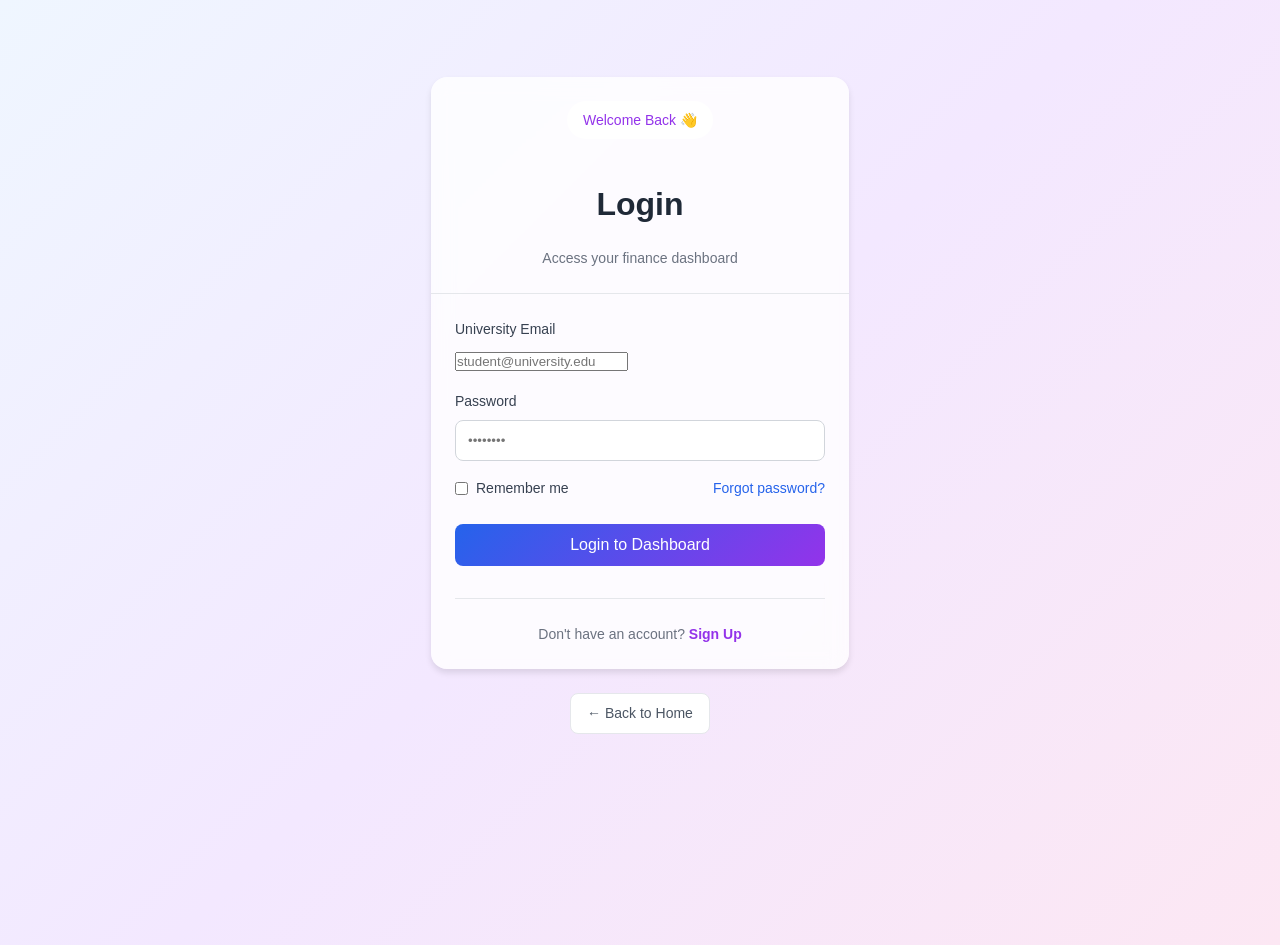
==== login.html @ af6c8c54 "initial commit" ====
<!DOCTYPE html>
<html lang="en">
<head>
    <meta charset="UTF-8">
    <meta name="viewport" content="width=device-width, initial-scale=1.0">
    <title>Login - Student Finance Tracker</title>
    <link rel="stylesheet" href="styles.css">
</head>
<body>
    <div class="container" style="max-width: 450px; margin-top: 5vh;">
        <div class="card">
            <div class="card-header" style="text-align: center;">
                <div class="badge">Welcome Back 👋</div>
                <h2 style="margin-top: 1rem;">Login</h2>
                <p class="card-description">Access your finance dashboard</p>
            </div>
            <div class="card-body">
                <!-- Ensure the form has the correct ID matching app.js -->
                <form id="login-form">
                    <div class="form-group">
                        <label for="email">University Email</label>
                        <input type="email" id="email" placeholder="student@university.edu" required>
                    </div>
                    <div class="form-group">
                        <label for="password">Password</label>
                        <input type="password" id="password" placeholder="••••••••" required style="width: 100%; padding: 0.75rem; border: 1px solid #D1D5DB; border-radius: 0.5rem;">
                    </div>
                    <div style="display: flex; justify-content: space-between; align-items: center; margin-bottom: 1.5rem;">
                        <label style="display: flex; align-items: center; gap: 0.5rem; font-weight: normal; margin-bottom: 0;">
                            <input type="checkbox"> Remember me
                        </label>
                        <a href="#" style="font-size: 0.875rem; color: #2563EB; text-decoration: none;">Forgot password?</a>
                    </div>
                    <!-- Must be a submit button, NOT a link -->
                    <button type="submit" class="btn btn-primary btn-block">
                        Login to Dashboard
                    </button>
                </form>
                
                <div style="text-align: center; margin-top: 2rem; padding-top: 1.5rem; border-top: 1px solid #E5E7EB;">
                    <p style="font-size: 0.875rem;">Don't have an account? 
                        <a href="register.html" style="color: #9333EA; font-weight: 600; text-decoration: none;">Sign Up</a>
                    </p>
                </div>
            </div>
        </div>
        <div style="text-align: center;">
            <a href="index.html" class="btn btn-outline btn-sm">← Back to Home</a>
        </div>
    </div>

    <!-- Connects to your LocalStorage Javascript -->
    <script src="app.js"></script>
</body>
</html>
---- styles.css ----
/* Reset and Base Styles */
* {
    margin: 0;
    padding: 0;
    box-sizing: border-box;
}

body {
    font-family: -apple-system, BlinkMacSystemFont, 'Segoe UI', Roboto, 'Helvetica Neue', Arial, sans-serif;
    line-height: 1.6;
    color: #333;
    background: linear-gradient(135deg, #EFF6FF 0%, #F3E8FF 50%, #FCE7F3 100%);
    min-height: 100vh;
}

.container {
    max-width: 1200px;
    margin: 0 auto;
    padding: 2rem 1rem;
}

/* Typography */
h1 { font-size: 2.5rem; font-weight: 700; color: #1F2937; margin-bottom: 0.5rem; }
h2 { font-size: 2rem; font-weight: 700; color: #1F2937; margin-bottom: 1rem; }
h3 { font-size: 1.25rem; font-weight: 600; color: #1F2937; }
p { color: #6B7280; }

/* Buttons */
.btn {
    display: inline-flex; align-items: center; gap: 0.5rem;
    padding: 0.75rem 1.5rem; border-radius: 0.5rem;
    font-size: 1rem; font-weight: 500; cursor: pointer;
    border: none; transition: all 0.2s; text-decoration: none;
}
.btn-primary { background: linear-gradient(135deg, #2563EB 0%, #9333EA 100%); color: white; }
.btn-primary:hover { transform: translateY(-2px); box-shadow: 0 10px 20px rgba(37, 99, 235, 0.3); }
.btn-outline { background: white; color: #4B5563; border: 1px solid #E5E7EB; }
.btn-outline:hover { background: #F9FAFB; }
.btn-large { font-size: 1.125rem; padding: 1rem 3rem; }
.btn-block { width: 100%; justify-content: center; }
.btn-sm { padding: 0.5rem 1rem; font-size: 0.875rem; }

.icon { width: 1.25rem; height: 1.25rem; }
.arrow { font-size: 1.25rem; }

/* Dashboard Header & ✨ New Home Button ✨ */
.dashboard-page { min-height: 100vh; }

.dashboard-header {
    display: flex; justify-content: space-between; align-items: flex-end;
    margin-bottom: 2rem; flex-wrap: wrap; gap: 1rem;
}

.header-main { display: flex; flex-direction: column; align-items: flex-start; }

.btn-home-pill {
    display: inline-flex; align-items: center; gap: 0.4rem;
    padding: 0.4rem 1rem 0.4rem 0.75rem; 
    background: rgba(255, 255, 255, 0.6);
    border: 1px solid #E5E7EB; border-radius: 9999px;
    color: #4B5563; font-size: 0.875rem; font-weight: 600;
    text-decoration: none; margin-bottom: 1rem;
    transition: all 0.3s cubic-bezier(0.4, 0, 0.2, 1);
    backdrop-filter: blur(10px);
}
.btn-home-pill:hover {
    background: white; color: #2563EB;
    transform: translateX(-4px); box-shadow: 0 4px 12px rgba(37, 99, 235, 0.15);
    border-color: #BFDBFE;
}

.subtitle { color: #6B7280; font-size: 1rem; }

/* Tabs */
.tabs {
    display: grid; grid-template-columns: repeat(4, 1fr); gap: 0.25rem;
    background: rgba(255, 255, 255, 0.7); backdrop-filter: blur(10px);
    padding: 0.25rem; border-radius: 0.5rem; margin-bottom: 2rem;
}
.tab-btn {
    display: flex; align-items: center; justify-content: center; gap: 0.5rem;
    padding: 0.75rem; background: transparent; border: none; border-radius: 0.375rem;
    cursor: pointer; font-size: 1rem; font-weight: 500; color: #6B7280; transition: all 0.2s;
}
.tab-btn:hover { background: rgba(255, 255, 255, 0.5); }
.tab-btn.active { background: white; color: #2563EB; box-shadow: 0 2px 4px rgba(0, 0, 0, 0.1); }
.tab-content { display: none; }
.tab-content.active { display: block; }

/* Cards */
.card {
    background: rgba(255, 255, 255, 0.8); backdrop-filter: blur(10px);
    border-radius: 1rem; box-shadow: 0 4px 6px rgba(0, 0, 0, 0.1); margin-bottom: 1.5rem;
}
.card-header { padding: 1.5rem; border-bottom: 1px solid #E5E7EB; }
.card-description { color: #6B7280; font-size: 0.875rem; margin-top: 0.25rem; }
.card-body { padding: 1.5rem; }

/* Forms */
.form-group { margin-bottom: 1rem; }
label { display: block; font-size: 0.875rem; font-weight: 500; color: #374151; margin-bottom: 0.5rem; }
input[type="text"], input[type="number"], input[type="date"], select {
    width: 100%; padding: 0.75rem; border: 1px solid #D1D5DB;
    border-radius: 0.5rem; font-size: 1rem; transition: all 0.2s;
}
input:focus, select:focus { outline: none; border-color: #2563EB; box-shadow: 0 0 0 3px rgba(37, 99, 235, 0.1); }

/* Grid Layouts */
.grid-2 { display: grid; grid-template-columns: repeat(auto-fit, minmax(300px, 1fr)); gap: 1.5rem; margin-bottom: 1.5rem; }

/* ✨ REDESIGNED Stat Boxes (Monthly Overview) ✨ */
.stats-grid-sm {
    display: grid; grid-template-columns: repeat(auto-fit, minmax(180px, 1fr));
    gap: 1.25rem; margin-bottom: 1.5rem;
}

.stat-box {
    display: flex; align-items: center; gap: 1.25rem;
    padding: 1.5rem; border-radius: 1rem;
    box-shadow: 0 10px 15px -3px rgba(0, 0, 0, 0.1), 0 4px 6px -2px rgba(0, 0, 0, 0.05);
    transition: transform 0.2s, box-shadow 0.2s;
    background: linear-gradient(135deg, #22C55E 0%, #10B981 100%); /* Default to Green */
}
.stat-box:hover { transform: translateY(-4px); box-shadow: 0 20px 25px -5px rgba(0, 0, 0, 0.1), 0 10px 10px -5px rgba(0, 0, 0, 0.04); }

.stat-box.spent-box { background: linear-gradient(135deg, #3B82F6 0%, #2563EB 100%); }

.stat-icon-wrapper {
    background: rgba(255, 255, 255, 0.25);
    padding: 0.75rem; border-radius: 0.75rem;
    display: flex; align-items: center; justify-content: center;
    backdrop-filter: blur(5px);
}
.stat-icon-wrapper svg { width: 1.75rem; height: 1.75rem; color: white; }

.stat-label {
    font-size: 0.85rem; color: rgba(255, 255, 255, 0.9);
    margin-bottom: 0.25rem; text-transform: uppercase;
    letter-spacing: 0.05em; font-weight: 700;
}
.stat-value { font-size: 1.75rem; font-weight: 800; color: white; line-height: 1; }

/* ✨ REDESIGNED Progress Bar ✨ */
.progress-container {
    background: #F9FAFB; padding: 1.25rem;
    border-radius: 1rem; border: 1px solid #F3F4F6;
}

.custom-progress {
    height: 1rem; background: #E5E7EB; border-radius: 9999px;
    overflow: hidden; margin: 0.5rem 0 0.75rem 0;
    box-shadow: inset 0 2px 4px rgba(0,0,0,0.1);
}

.custom-fill {
    background: linear-gradient(90deg, #3B82F6 0%, #8B5CF6 100%);
    box-shadow: 0 0 10px rgba(59, 130, 246, 0.6);
    border-radius: 9999px; transition: width 0.5s cubic-bezier(0.4, 0, 0.2, 1), background 0.4s;
    height: 100%;
}
.custom-fill.over-budget {
    background: linear-gradient(90deg, #EF4444 0%, #DC2626 100%);
    box-shadow: 0 0 10px rgba(239, 68, 68, 0.6);
}

.progress-text { font-size: 0.95rem; font-weight: 600; color: #4B5563; text-align: right; }

/* Standard old progress bar styles (used elsewhere) */
.progress-bar { height: 0.5rem; background: #E5E7EB; border-radius: 9999px; overflow: hidden; margin: 1rem 0; }
.progress-fill { height: 100%; background: #3B82F6; border-radius: 9999px; transition: width 0.3s; }
.progress-fill.over-budget { background: #EF4444; }

/* Expenses List */
.expenses-list { max-height: 24rem; overflow-y: auto; }
.expense-item {
    display: flex; align-items: center; justify-content: space-between;
    padding: 1rem; background: #F9FAFB; border-radius: 0.5rem; margin-bottom: 0.5rem; transition: all 0.2s;
}
.expense-item:hover { background: #F3F4F6; }
.expense-header { display: flex; align-items: center; gap: 0.75rem; margin-bottom: 0.25rem; }
.expense-title { font-weight: 500; color: #1F2937; }
.expense-category {
    display: inline-block; padding: 0.25rem 0.5rem; background: #DBEAFE;
    color: #1E40AF; font-size: 0.75rem; border-radius: 9999px;
}
.expense-date { font-size: 0.875rem; color: #6B7280; display: flex; align-items: center; gap: 0.25rem; }
.expense-actions { display: flex; align-items: center; gap: 1rem; }
.expense-amount { font-size: 1.125rem; font-weight: 700; color: #1F2937; }
.btn-delete { padding: 0.5rem; background: transparent; border: none; color: #EF4444; cursor: pointer; border-radius: 0.375rem; transition: all 0.2s; }
.btn-delete:hover { background: #FEE2E2; }

/* Budget Overview */
.budget-overview { padding: 1.5rem; background: linear-gradient(135deg, #EFF6FF 0%, #F5F3FF 100%); border-radius: 0.75rem; margin-bottom: 1.5rem; }
.budget-header { display: flex; justify-content: space-between; align-items: start; margin-bottom: 1rem; flex-wrap: wrap; gap: 1rem; }
.budget-label { font-size: 0.875rem; color: #6B7280; margin-bottom: 0.5rem; }
.budget-value { font-size: 2rem; font-weight: 700; color: #1F2937; }
.budget-edit-group { display: flex; gap: 0.5rem; align-items: center; }
.budget-edit-group input { width: 150px; }
.budget-footer { display: flex; justify-content: space-between; font-size: 0.875rem; color: #6B7280; }
.text-right { text-align: right; }

/* Categories List */
.categories-list { display: flex; flex-direction: column; gap: 1rem; }
.category-item { padding: 1rem; background: #F9FAFB; border-radius: 0.5rem; }
.category-header { display: flex; align-items: center; justify-content: space-between; margin-bottom: 0.75rem; }
.category-name-group { display: flex; align-items: center; gap: 0.75rem; }
.category-dot { width: 0.75rem; height: 0.75rem; border-radius: 50%; }
.category-name { font-weight: 500; color: #1F2937; }
.category-amount { font-size: 0.875rem; color: #6B7280; margin-top: 0.25rem; }
.category-progress { margin-top: 0.5rem; }
.category-stats { display: flex; justify-content: space-between; font-size: 0.75rem; color: #6B7280; margin-top: 0.25rem; }
.over-budget { color: #EF4444; font-weight: 500; }

/* Savings Overview */
.savings-overview { background: linear-gradient(135deg, #ECFDF5 0%, #D1FAE5 100%); border: 1px solid #A7F3D0; }
.savings-overview .card-header h3, .savings-overview .card-header p { color: #065F46; }
.savings-stats { margin-bottom: 1.5rem; }
.savings-stat-row { display: flex; justify-content: space-between; font-size: 0.875rem; color: #047857; margin-bottom: 0.5rem; font-weight: 500; }
.active-goals { display: flex; justify-content: space-between; align-items: center; padding-top: 1rem; border-top: 1px solid #A7F3D0; color: #047857; font-size: 0.875rem; }
.active-goals-count { font-size: 1.5rem; font-weight: 700; color: #065F46; }

/* Goals List */
.goals-list { display: flex; flex-direction: column; gap: 1rem; }
.goal-item { padding: 1rem; background: #F9FAFB; border-radius: 0.5rem; }
.goal-header { display: flex; justify-content: space-between; align-items: start; margin-bottom: 0.75rem; }
.goal-info h4 { font-weight: 600; color: #1F2937; margin-bottom: 0.25rem; }
.goal-info p { font-size: 0.875rem; color: #6B7280; }
.goal-deadline { font-size: 0.75rem; color: #6B7280; margin-top: 0.25rem; }
.goal-deadline.overdue { color: #EF4444; }
.goal-progress { margin-bottom: 0.75rem; }
.goal-progress-header { display: flex; justify-content: space-between; font-size: 0.875rem; margin-bottom: 0.5rem; }
.goal-progress-stats { display: flex; justify-content: space-between; font-size: 0.75rem; color: #6B7280; }
.goal-contribution { display: flex; gap: 0.5rem; margin-top: 0.5rem; }
.goal-contribution input { flex: 1; }

/* Insights */
.insights-content { padding: 1rem; }
.insight-item { display: flex; align-items: start; gap: 0.75rem; margin-bottom: 1rem; padding: 1rem; background: #F9FAFB; border-radius: 0.5rem; }
.insight-dot { width: 0.5rem; height: 0.5rem; border-radius: 50%; margin-top: 0.5rem; flex-shrink: 0; }
.insight-dot.blue { background: #6366F1; }
.insight-dot.orange { background: #F97316; }
.insight-dot.green { background: #22C55E; }
.insight-dot.red { background: #EF4444; }
.insight-text { color: #374151; line-height: 1.6; }

/* Empty States */
.empty-state { text-align: center; padding: 3rem 1rem; color: #6B7280; }
.empty-state p:first-child { font-size: 1.125rem; margin-bottom: 0.5rem; }

/* Responsive Design */
@media (max-width: 768px) {
    h1 { font-size: 2rem; }
    .tabs { grid-template-columns: repeat(4, 1fr); }
    .tab-btn span { display: none; }
    .dashboard-header { flex-direction: column; align-items: flex-start; }
    .budget-header, .expense-header { flex-wrap: wrap; }
    .grid-2 { grid-template-columns: 1fr; }
}

/* User Greeting */
.user-greeting { display: flex; align-items: center; gap: 1rem; font-size: 0.95rem; color: #374151; background: rgba(255, 255, 255, 0.7); padding: 0.5rem 1rem; border-radius: 9999px; backdrop-filter: blur(10px); }

/* Toasts */
.toast {
  position: fixed; bottom: 2rem; left: 50%; transform: translateX(-50%) translateY(4rem);
  background: #1F2937; color: white; padding: 0.75rem 1.5rem; border-radius: 0.75rem;
  font-size: 0.9rem; font-weight: 500; box-shadow: 0 8px 24px rgba(0,0,0,0.25);
  opacity: 0; transition: all 0.3s ease; z-index: 9999; white-space: nowrap; max-width: 90vw;
}
.toast.toast-visible { opacity: 1; transform: translateX(-50%) translateY(0); }
.toast.toast-success { background: #065F46; }
.toast.toast-error   { background: #991B1B; }
.toast.toast-info    { background: #1E40AF; }

/* Landing elements */
.hero-section { text-align: center; margin-bottom: 4rem; padding-top: 2rem; }
.badge { display: inline-block; padding: 0.5rem 1rem; background: rgba(255, 255, 255, 0.7); backdrop-filter: blur(10px); border-radius: 9999px; font-size: 0.875rem; font-weight: 500; color: #9333EA; margin-bottom: 1.5rem; }
.hero-title { font-size: 3rem; margin-bottom: 1.5rem; }
.gradient-text { display: block; background: linear-gradient(135deg, #2563EB 0%, #9333EA 50%, #EC4899 100%); -webkit-background-clip: text; -webkit-text-fill-color: transparent; background-clip: text; }
.hero-description { font-size: 1.25rem; max-width: 48rem; margin: 0 auto 2rem; }
.cta-buttons { display: flex; gap: 1rem; justify-content: center; flex-wrap: wrap; margin-bottom: 3rem; }
.benefits { display: flex; gap: 1.5rem; justify-content: center; flex-wrap: wrap; }
.benefit-item { display: flex; align-items: center; gap: 0.5rem; background: rgba(255, 255, 255, 0.6); backdrop-filter: blur(10px); padding: 0.5rem 1rem; border-radius: 9999px; font-size: 0.875rem; font-weight: 500; color: #374151; }
.features-grid { display: grid; grid-template-columns: repeat(auto-fit, minmax(250px, 1fr)); gap: 1.5rem; margin-bottom: 4rem; }
.feature-card { background: rgba(255, 255, 255, 0.8); backdrop-filter: blur(10px); border-radius: 1rem; padding: 1.5rem; box-shadow: 0 4px 6px rgba(0, 0, 0, 0.1); transition: all 0.3s; }
.feature-card:hover { box-shadow: 0 10px 20px rgba(0, 0, 0, 0.15); transform: translateY(-5px); }
.feature-icon { width: 4rem; height: 4rem; border-radius: 1rem; display: flex; align-items: center; justify-content: center; margin-bottom: 1rem; }
.feature-icon svg { width: 2rem; height: 2rem; stroke: white; }
.feature-icon.blue { background: linear-gradient(135deg, #2563EB 0%, #06B6D4 100%); }
.feature-icon.purple { background: linear-gradient(135deg, #9333EA 0%, #EC4899 100%); }
.feature-icon.green { background: linear-gradient(135deg, #22C55E 0%, #10B981 100%); }
.feature-icon.orange { background: linear-gradient(135deg, #F97316 0%, #EF4444 100%); }
.stats-section { background: linear-gradient(135deg, #2563EB 0%, #9333EA 100%); color: white; border-radius: 1rem; padding: 3rem; text-align: center; margin-bottom: 4rem; }
.stats-subtitle { color: #DBEAFE; font-size: 1.125rem; margin-bottom: 2rem; }
.stats-grid { display: grid; grid-template-columns: repeat(auto-fit, minmax(150px, 1fr)); gap: 2rem; max-width: 48rem; margin: 0 auto; }
.stat-item { text-align: center; }
.stat-number { font-size: 3rem; font-weight: 700; margin-bottom: 0.5rem; }
.stat-label { color: #DBEAFE; }
.how-it-works { text-align: center; margin-bottom: 4rem; }
.steps-grid { display: grid; grid-template-columns: repeat(auto-fit, minmax(250px, 1fr)); gap: 2rem; }
.step-item { text-align: center; }
.step-number { width: 4rem; height: 4rem; background: linear-gradient(135deg, #9333EA 0%, #EC4899 100%); border-radius: 50%; display: flex; align-items: center; justify-content: center; color: white; font-size: 1.5rem; font-weight: 700; margin: 0 auto 1rem; }
.final-cta { background: rgba(255, 255, 255, 0.8); backdrop-filter: blur(10px); border-radius: 1rem; padding: 3rem; text-align: center; box-shadow: 0 10px 30px rgba(0, 0, 0, 0.1); margin-bottom: 4rem; }
.footer { border-top: 1px solid #E5E7EB; background: rgba(255, 255, 255, 0.5); backdrop-filter: blur(10px); padding: 2rem 1rem; text-align: center; margin-top: auto; }
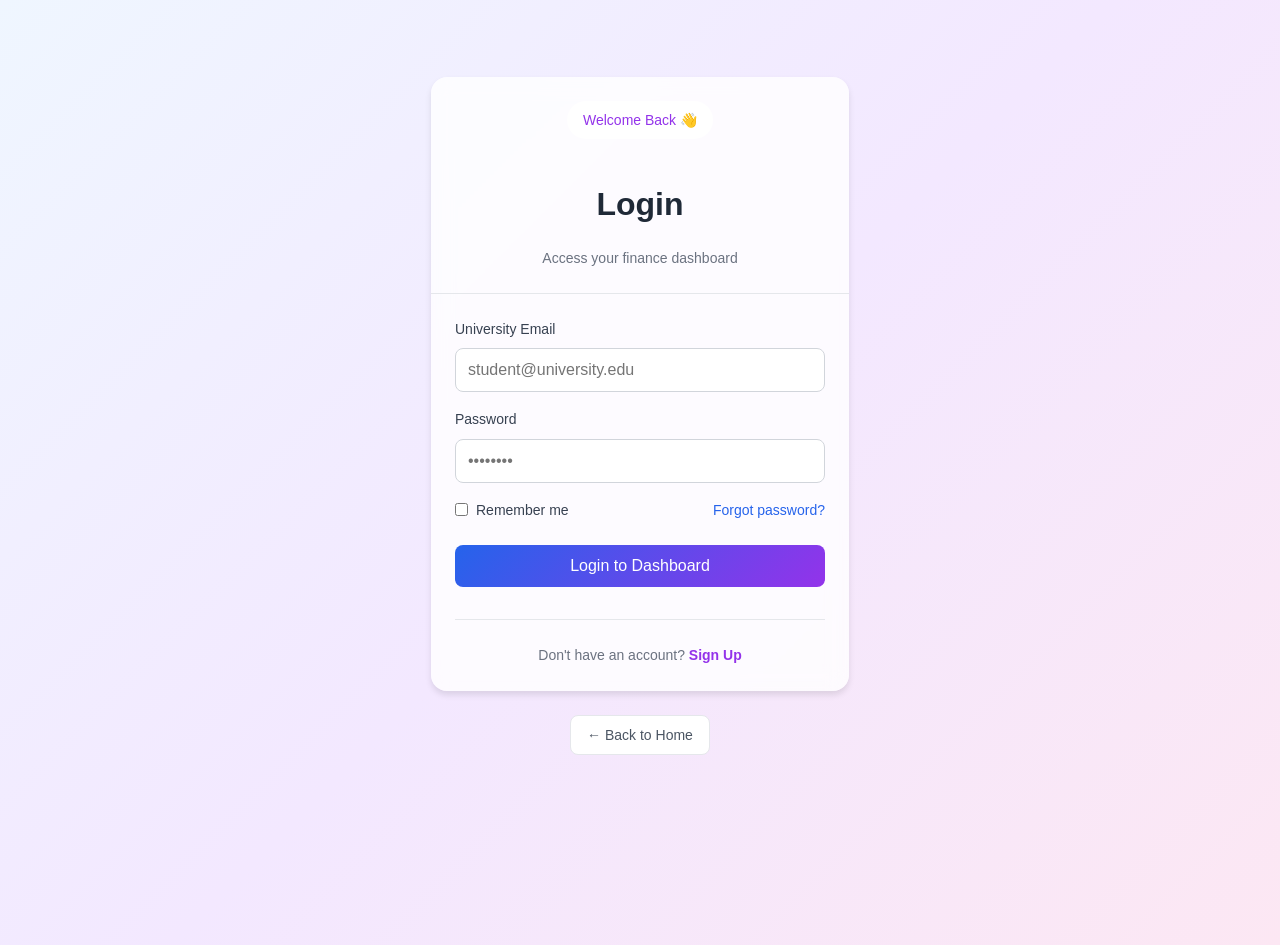
==== commit dc88cbab: "update dash and fixed some issues" ====
--- a/login.html
+++ b/login.html
@@ -15,7 +15,6 @@
                 <p class="card-description">Access your finance dashboard</p>
             </div>
             <div class="card-body">
-                <!-- Ensure the form has the correct ID matching app.js -->
                 <form id="login-form">
                     <div class="form-group">
                         <label for="email">University Email</label>
@@ -23,7 +22,8 @@
                     </div>
                     <div class="form-group">
                         <label for="password">Password</label>
-                        <input type="password" id="password" placeholder="••••••••" required style="width: 100%; padding: 0.75rem; border: 1px solid #D1D5DB; border-radius: 0.5rem;">
+                        <!-- Removed the inline style attribute here -->
+                        <input type="password" id="password" placeholder="••••••••" required>
                     </div>
                     <div style="display: flex; justify-content: space-between; align-items: center; margin-bottom: 1.5rem;">
                         <label style="display: flex; align-items: center; gap: 0.5rem; font-weight: normal; margin-bottom: 0;">
@@ -31,7 +31,6 @@
                         </label>
                         <a href="#" style="font-size: 0.875rem; color: #2563EB; text-decoration: none;">Forgot password?</a>
                     </div>
-                    <!-- Must be a submit button, NOT a link -->
                     <button type="submit" class="btn btn-primary btn-block">
                         Login to Dashboard
                     </button>
@@ -49,7 +48,6 @@
         </div>
     </div>
 
-    <!-- Connects to your LocalStorage Javascript -->
     <script src="app.js"></script>
 </body>
 </html>
--- a/styles.css
+++ b/styles.css
@@ -99,7 +99,7 @@
 /* Forms */
 .form-group { margin-bottom: 1rem; }
 label { display: block; font-size: 0.875rem; font-weight: 500; color: #374151; margin-bottom: 0.5rem; }
-input[type="text"], input[type="number"], input[type="date"], select {
+input[type="text"], input[type="number"], input[type="date"], input[type="email"], input[type="password"], select {
     width: 100%; padding: 0.75rem; border: 1px solid #D1D5DB;
     border-radius: 0.5rem; font-size: 1rem; transition: all 0.2s;
 }
